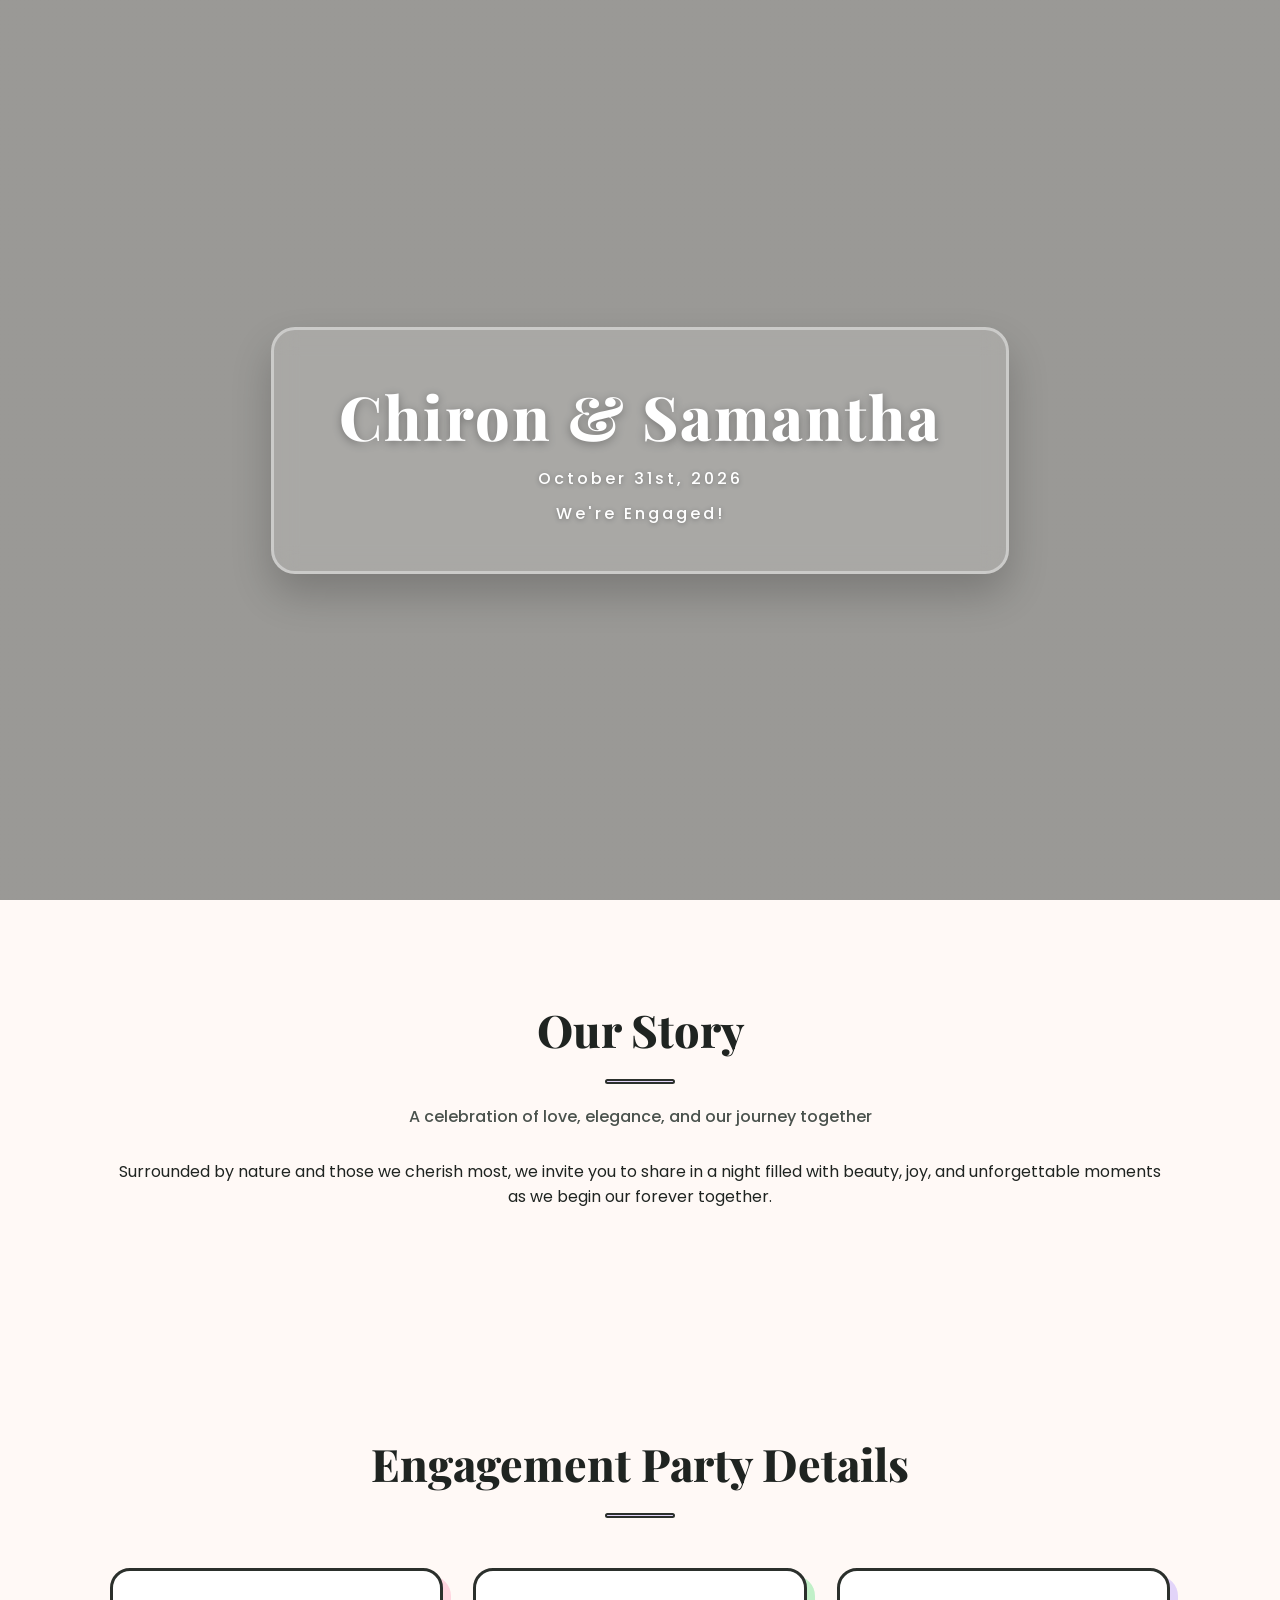
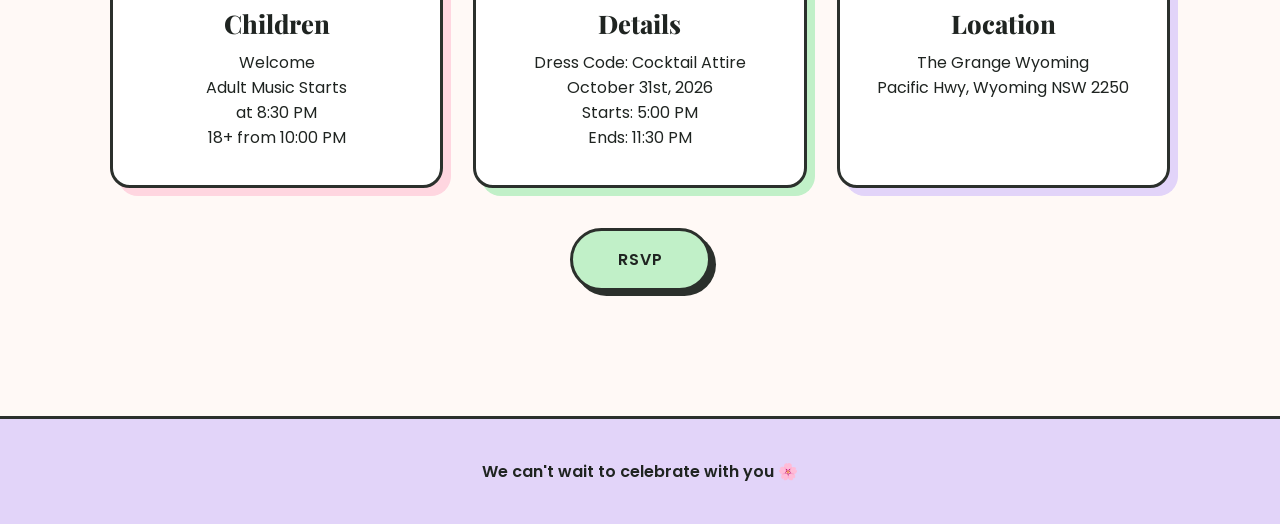
==== index.html @ 9eda8910 "Add files via upload" ====
<!DOCTYPE html>
<html lang="en">
<head>
<meta charset="UTF-8">
<meta name="viewport" content="width=device-width, initial-scale=1.0">
<title>Chiron & Samantha</title>

<link href="https://fonts.googleapis.com/css2?family=Playfair+Display:wght@600;800&family=Poppins:wght@400;500;600&display=swap" rel="stylesheet">

<style>
:root {
  /* Bold Pastel Palette */
  --pastel-bg: #FFF9F6;          /* Soft Off-White/Cream */
  --pastel-blush: #FFD6E0;       /* Soft Vivid Blush */
  --pastel-mint: #C1F0C8;        /* Vibrant Pastel Mint */
  --pastel-lavender: #E2D4F9;    /* Soft Rich Lavender */
  --pastel-peach: #FFE5EC;       /* Light Warm Peach */
  
  /* High-Contrast Anchors */
  --text-dark: #1F2421;          /* Deep Charcoal (High Contrast Legibility) */
  --border-dark: #2B302C;        /* Bold Structural Borders */
  --text-muted: #4A524D;        /* Secondary Text */
}

* {
  margin: 0;
  padding: 0;
  box-sizing: border-box;
}

/* BODY */
body {
  font-family: "Poppins", sans-serif;
  background: var(--pastel-bg);
  color: var(--text-dark);
}

/* HERO */
.hero {
  min-height: 100vh;
  min-height: 100dvh;
  width: 100%;
  background:
    linear-gradient(rgba(31, 36, 33, 0.45), rgba(31, 36, 33, 0.45)),
    url("img/Chiron+Sam-21.jpg") center center / cover no-repeat;
  display: flex;
  align-items: center;
  justify-content: center;
  text-align: center;
  color: #fff;
  padding: 20px;
}

.hero-content {
  backdrop-filter: blur(12px);
  -webkit-backdrop-filter: blur(12px);
  padding: 45px 65px;
  border-radius: 24px;
  background: rgba(255, 255, 255, 0.15);
  border: 3px solid rgba(255, 255, 255, 0.4);
  box-shadow: 0 20px 40px rgba(0, 0, 0, 0.2);
  max-width: 90%;
}

.hero h1 {
  font-family: "Playfair Display", serif;
  font-size: 3.8rem;
  font-weight: 800;
  letter-spacing: 2px;
  text-shadow: 0 2px 10px rgba(0, 0, 0, 0.3);
}

.hero p {
  margin-top: 10px;
  font-weight: 500;
  letter-spacing: 3px;
  text-shadow: 0 1px 5px rgba(0, 0, 0, 0.3);
}

/* SECTION */
.section {
  padding: 100px 20px;
  max-width: 1100px;
  margin: auto;
  text-align: center;
}

h2 {
  font-family: "Playfair Display", serif;
  font-size: 2.8rem;
  font-weight: 800;
  color: var(--text-dark);
}

.subtitle {
  color: var(--text-muted);
  font-weight: 500;
  margin: 10px 0 30px;
}

/* CARDS WITH BOLD PASTEL SHADOWS */
.grid {
  display: grid;
  grid-template-columns: repeat(auto-fit, minmax(250px, 1fr));
  gap: 30px;
  margin-top: 50px;
}

.card {
  padding: 35px;
  border-radius: 20px;
  background: #FFFFFF;
  border: 3px solid var(--border-dark);
  box-shadow: 8px 8px 0px var(--pastel-blush);
  transition: transform 0.2s ease, box-shadow 0.2s ease;
}

.card:nth-child(2) {
  box-shadow: 8px 8px 0px var(--pastel-mint);
}

.card:nth-child(3) {
  box-shadow: 8px 8px 0px var(--pastel-lavender);
}

.card:hover {
  transform: translate(-3px, -3px);
  box-shadow: 12px 12px 0px var(--pastel-blush);
}

.card:nth-child(2):hover {
  box-shadow: 12px 12px 0px var(--pastel-mint);
}

.card:nth-child(3):hover {
  box-shadow: 12px 12px 0px var(--pastel-lavender);
}

.card h3 {
  font-family: "Playfair Display", serif;
  font-size: 1.6rem;
  font-weight: 800;
  color: var(--text-dark);
  margin-bottom: 10px;
}

/* DIVIDER */
.line {
  width: 70px;
  height: 5px;
  background: var(--pastel-lavender);
  border: 2px solid var(--border-dark);
  border-radius: 10px;
  margin: 20px auto;
}

/* BUTTON */
.button {
  display: inline-block;
  margin-top: 40px;
  padding: 16px 45px;
  border-radius: 50px;
  background: var(--pastel-mint);
  color: var(--text-dark);
  font-weight: 600;
  border: 3px solid var(--border-dark);
  box-shadow: 5px 5px 0px var(--border-dark);
  text-decoration: none;
  letter-spacing: 1px;
  transition: all 0.2s ease;
}

.button:hover {
  background: var(--pastel-blush);
  transform: translate(-2px, -2px);
  box-shadow: 7px 7px 0px var(--border-dark);
}

/* FOOTER */
.footer {
  padding: 40px 20px;
  background: var(--pastel-lavender);
  border-top: 3px solid var(--border-dark);
  color: var(--text-dark);
  font-weight: 600;
  text-align: center;
  font-size: 1rem;
}

/* MOBILE RESPONSIVE ADJUSTMENTS */
@media (max-width: 768px) {
  .hero {
    align-items: flex-end; /* Pushes content toward the bottom */
    padding-bottom: 60px;  /* Keeps breathing room above section boundary */
  }

  .hero-content {
    padding: 28px 20px;
  }

  .hero h1 {
    font-size: 2.2rem;
  }

  .hero p {
    font-size: 0.95rem;
    letter-spacing: 1.5px;
  }

  .section {
    padding: 60px 20px;
  }

  h2 {
    font-size: 2.2rem;
  }

  .grid {
    gap: 20px;
  }
}
.wishing-well-btn {
    display: inline-block;
    background-color: #0070BA; /* PayPal Blue */
    color: #ffffff;
    padding: 12px 24px;
    font-family: Arial, sans-serif;
    font-weight: bold;
    text-decoration: none;
    border-radius: 25px;
    text-align: center;
  }
  
  .wishing-well-btn:hover {
    background-color: #005ea6;
  }

</style>
</head>
<body>

<!-- HERO -->
<section class="hero">
  <div class="hero-content">
    <h1>Chiron & Samantha</h1>
    <p>October 31st, 2026</p>
    <p>We're Engaged!</p>
  </div>
</section>

<!-- STORY -->
<section class="section">
  <h2>Our Story</h2>
  <div class="line"></div>
  <p class="subtitle">
    A celebration of love, elegance, and our journey together
  </p>
  <p>
    Surrounded by nature and those we cherish most, we invite you to share
    in a night filled with beauty, joy, and unforgettable moments as we begin
    our forever together.
  </p>
  <br>

</section>

<!-- DETAILS -->
<section class="section">
  <h2>Engagement Party Details</h2>
  <div class="line"></div>

  <div class="grid">
    <div class="card">
      <h3>Children</h3>
      <p>Welcome</p>
      <p>Adult Music Starts <br>at 8:30 PM</p>
      <p>18+ from 10:00 PM</p>
    </div>

    <div class="card">
      <h3>Details</h3>
      <p>Dress Code: Cocktail Attire</p>
      <p>October 31st, 2026</p>
      <p>Starts: 5:00 PM</p>
      <P>Ends: 11:30 PM</P>
      
    </div>

    <div class="card">
      <h3>Location</h3>
      <p>The Grange Wyoming</p>
      <p>Pacific Hwy, Wyoming NSW 2250</p>
    </div>
  </div>

  <a href="RSVP.html" class="button">RSVP</a>
  <br><br>

</section>

<!-- FOOTER -->
<footer class="footer">
  <p>We can't wait to celebrate with you 🌸</p>
</footer>

</body>
</html>
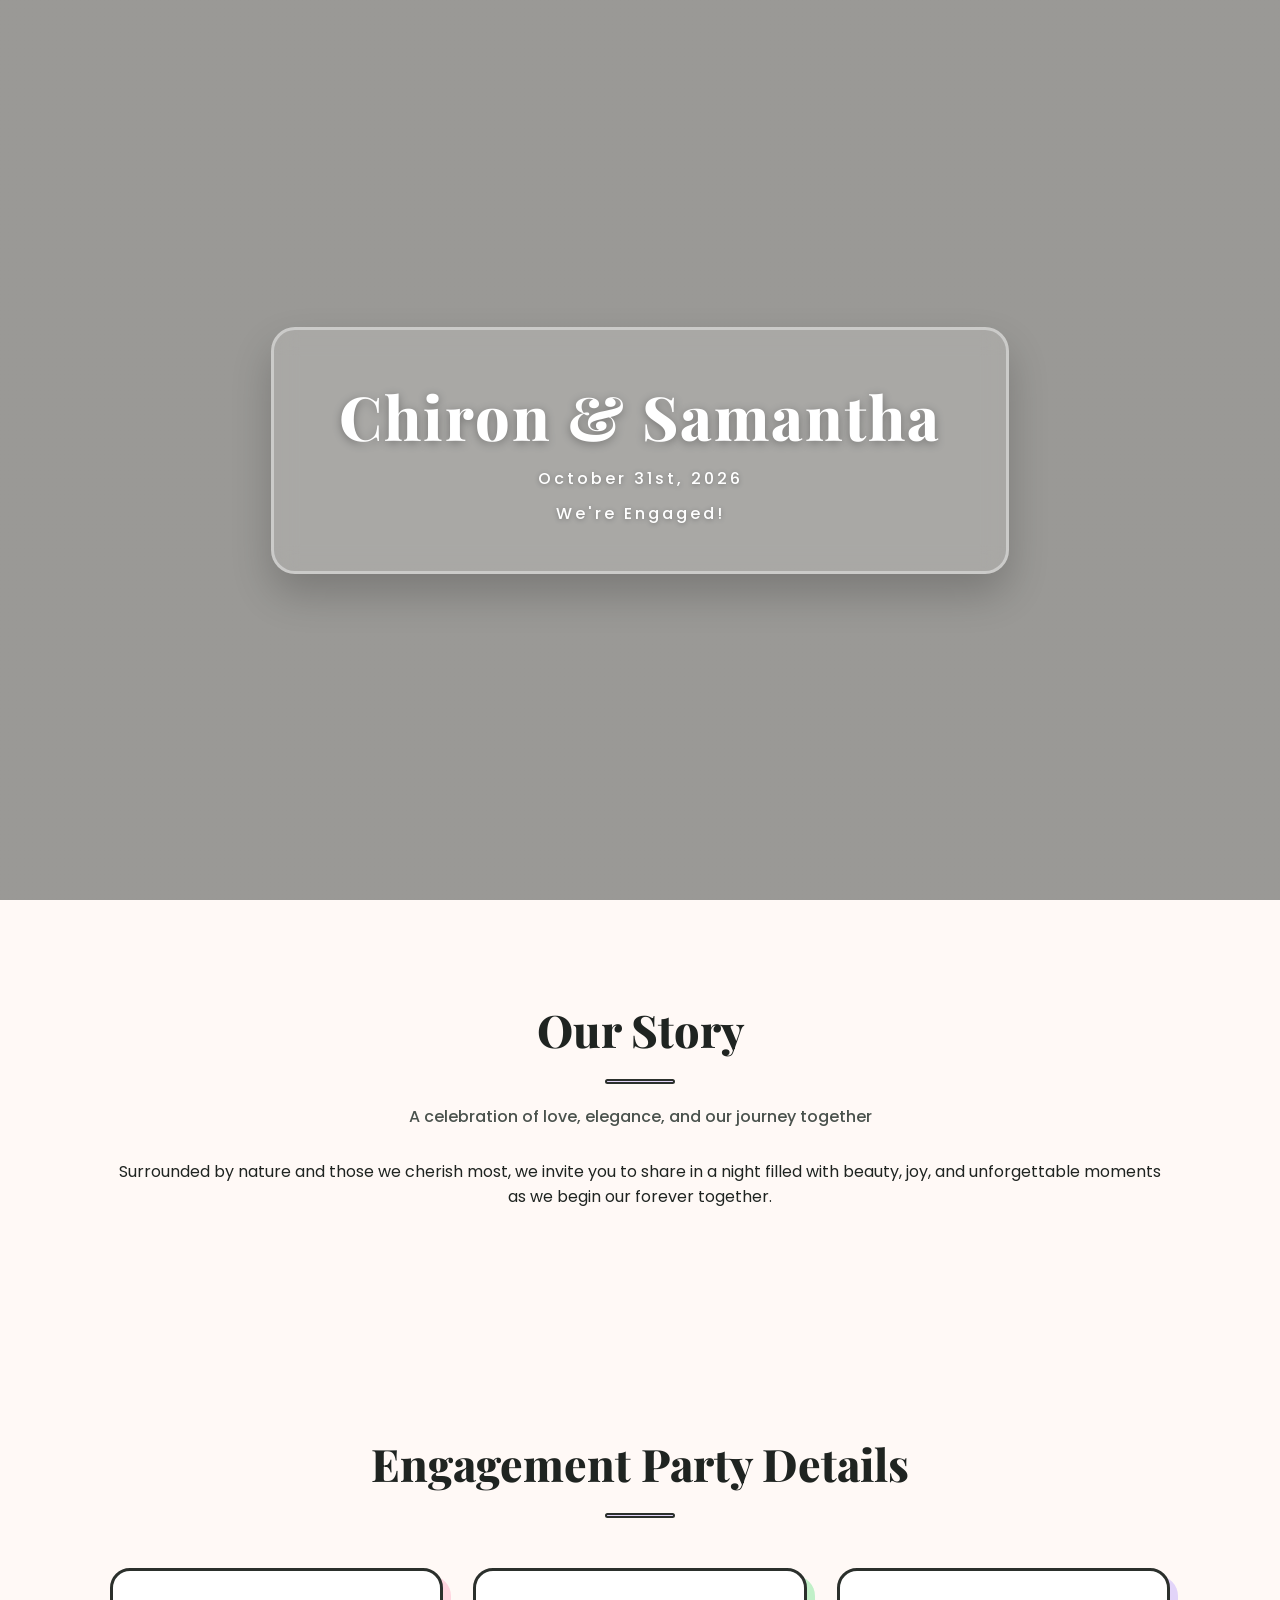
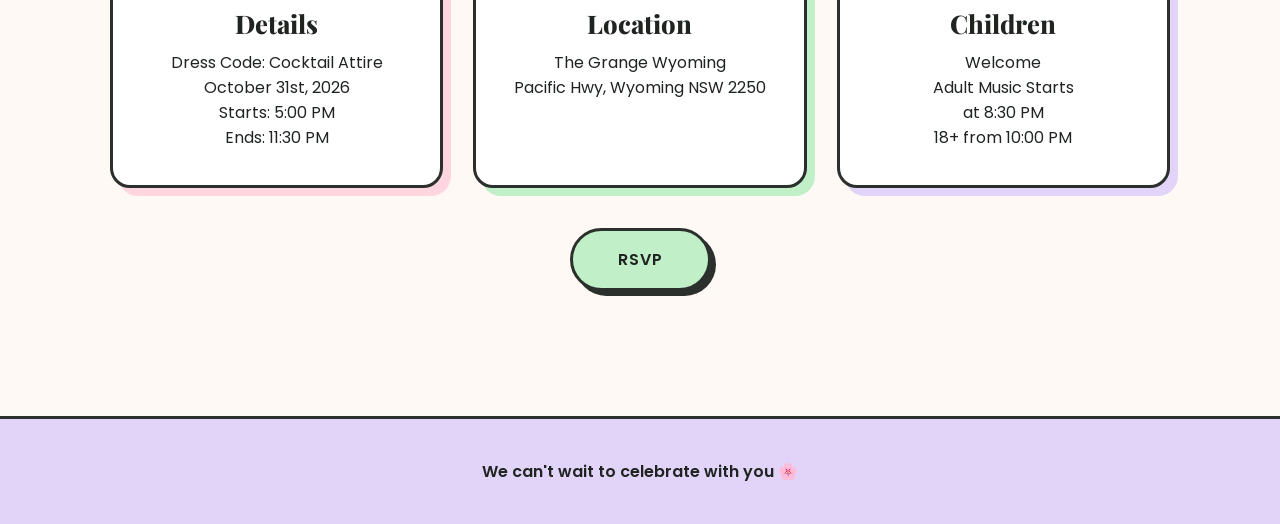
==== commit 9217ae3b: "Update index.html" ====
--- a/index.html
+++ b/index.html
@@ -271,13 +271,6 @@
 
   <div class="grid">
     <div class="card">
-      <h3>Children</h3>
-      <p>Welcome</p>
-      <p>Adult Music Starts <br>at 8:30 PM</p>
-      <p>18+ from 10:00 PM</p>
-    </div>
-
-    <div class="card">
       <h3>Details</h3>
       <p>Dress Code: Cocktail Attire</p>
       <p>October 31st, 2026</p>
@@ -285,12 +278,19 @@
       <P>Ends: 11:30 PM</P>
       
     </div>
-
     <div class="card">
       <h3>Location</h3>
       <p>The Grange Wyoming</p>
       <p>Pacific Hwy, Wyoming NSW 2250</p>
     </div>
+
+    <div class="card">
+      <h3>Children</h3>
+      <p>Welcome</p>
+      <p>Adult Music Starts <br>at 8:30 PM</p>
+      <p>18+ from 10:00 PM</p>
+    </div>
+
   </div>
 
   <a href="RSVP.html" class="button">RSVP</a>
@@ -304,4 +304,4 @@
 </footer>
 
 </body>
-</html>+</html>
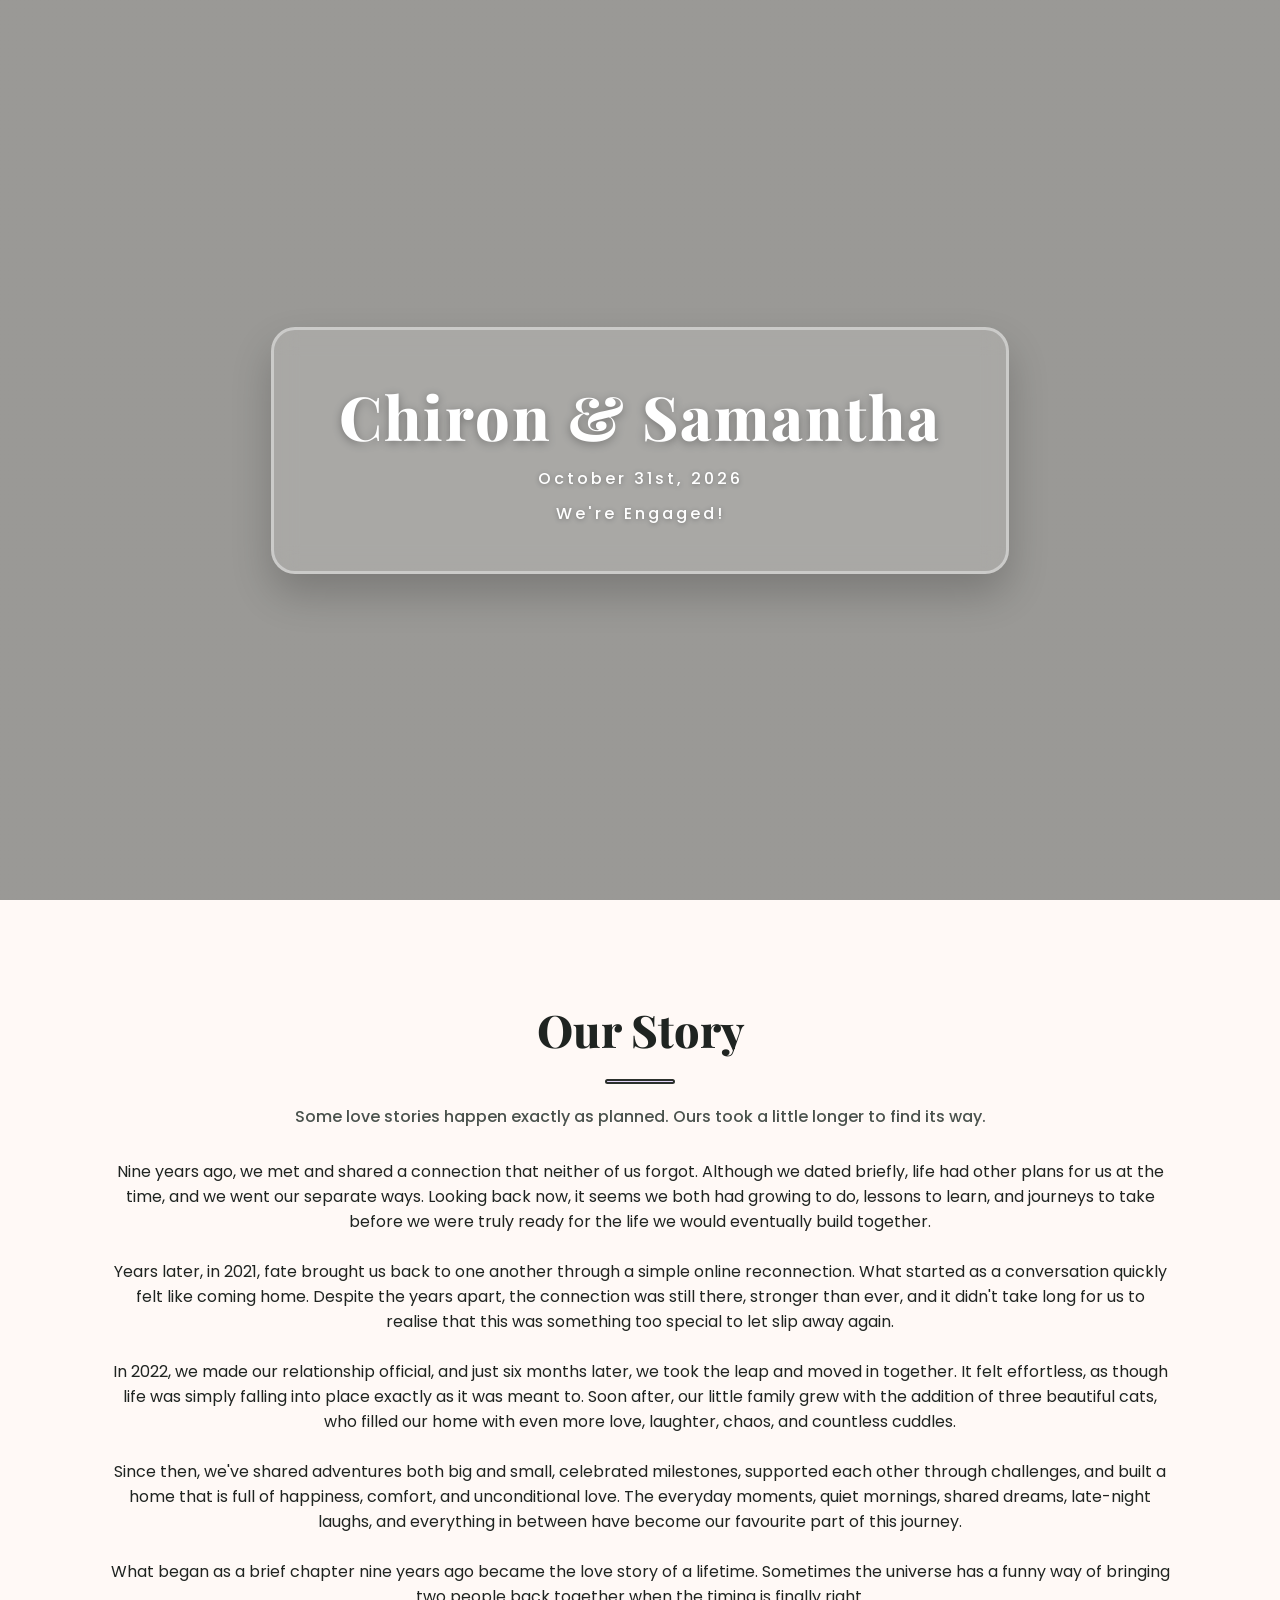
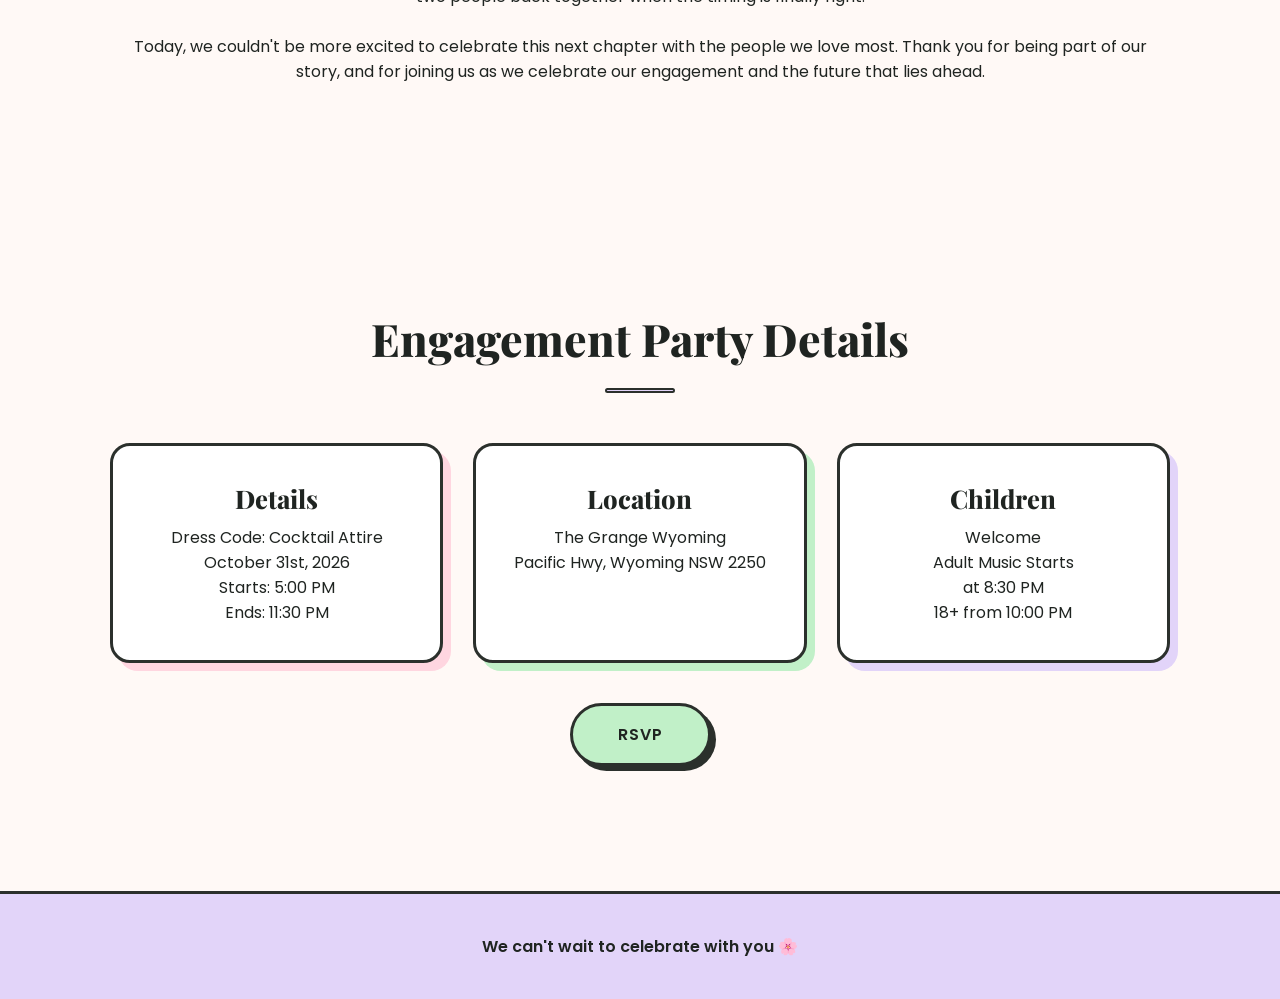
==== commit 5b5f37e5: "Revise engagement details and enhance story narrative Updated engagement party details and story sec" ====
--- a/index.html
+++ b/index.html
@@ -253,12 +253,31 @@
   <h2>Our Story</h2>
   <div class="line"></div>
   <p class="subtitle">
-    A celebration of love, elegance, and our journey together
-  </p>
-  <p>
-    Surrounded by nature and those we cherish most, we invite you to share
-    in a night filled with beauty, joy, and unforgettable moments as we begin
-    our forever together.
+    Some love stories happen exactly as planned. Ours took a little longer to find its way.</p>
+
+<p>Nine years ago, we met and shared a connection that neither of us forgot. Although we dated briefly, 
+life had other plans for us at the time, and we went our separate ways. Looking back now, 
+it seems we both had growing to do, lessons to learn, and journeys to take before we were truly 
+ready for the life we would eventually build together.</p>
+<br>
+<p>Years later, in 2021, fate brought us back to one another through a simple online reconnection. 
+What started as a conversation quickly felt like coming home. Despite the years apart, the connection was 
+still there, stronger than ever, and it didn't take long for us to realise that this was something too special to let slip away again.</p>
+<br>
+<p>In 2022, we made our relationship official, and just six months later, we took the leap and moved in together. 
+It felt effortless, as though life was simply falling into place exactly as it was meant to. Soon after, our 
+little family grew with the addition of three beautiful cats, who filled our home with even more love, laughter, 
+chaos, and countless cuddles.</p>
+<br>
+<p>Since then, we've shared adventures both big and small, celebrated milestones, supported each other through challenges, 
+and built a home that is full of happiness, comfort, and unconditional love. The everyday moments, quiet mornings, 
+shared dreams, late-night laughs, and everything in between have become our favourite part of this journey.</p>
+<br>
+<p>What began as a brief chapter nine years ago became the love story of a lifetime. Sometimes the universe has a funny way 
+of bringing two people back together when the timing is finally right.</p>
+<br>
+<p>Today, we couldn't be more excited to celebrate this next chapter with the people we love most. Thank you for being part 
+of our story, and for joining us as we celebrate our engagement and the future that lies ahead.
   </p>
   <br>
 
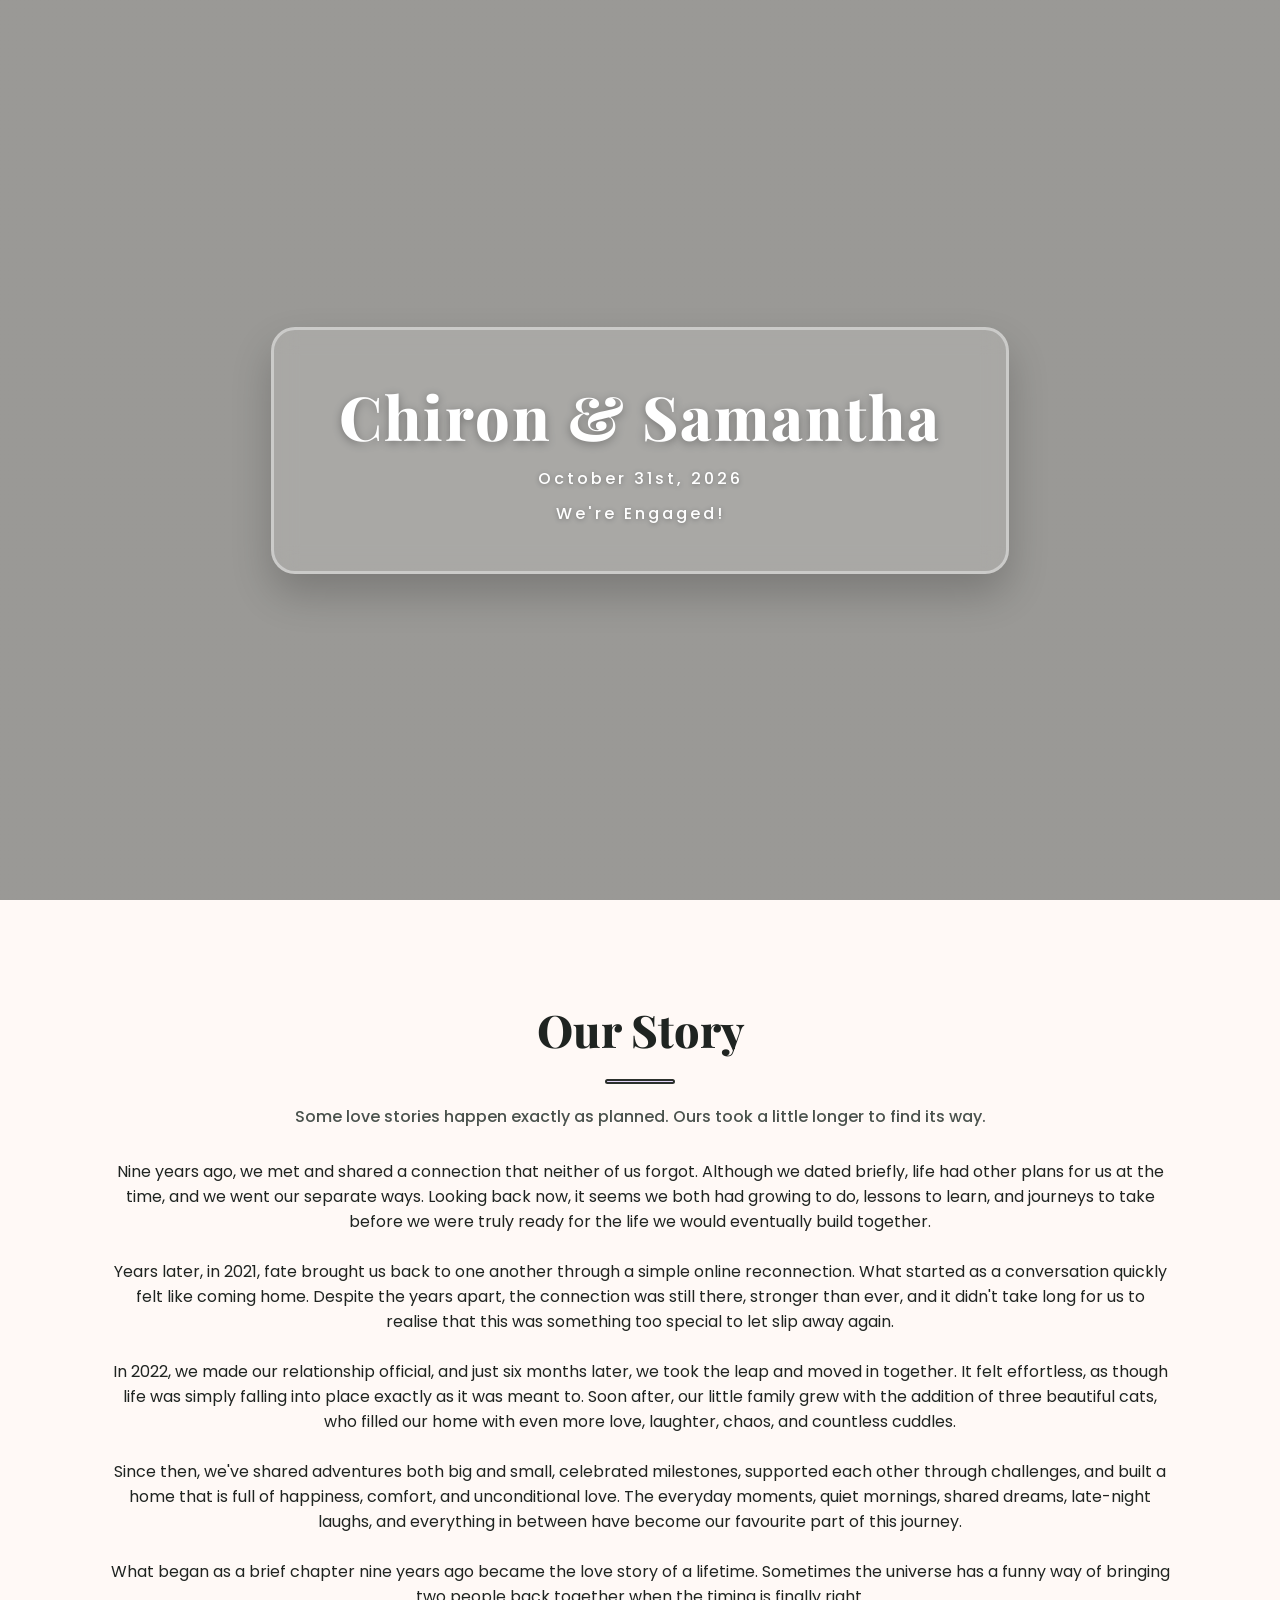
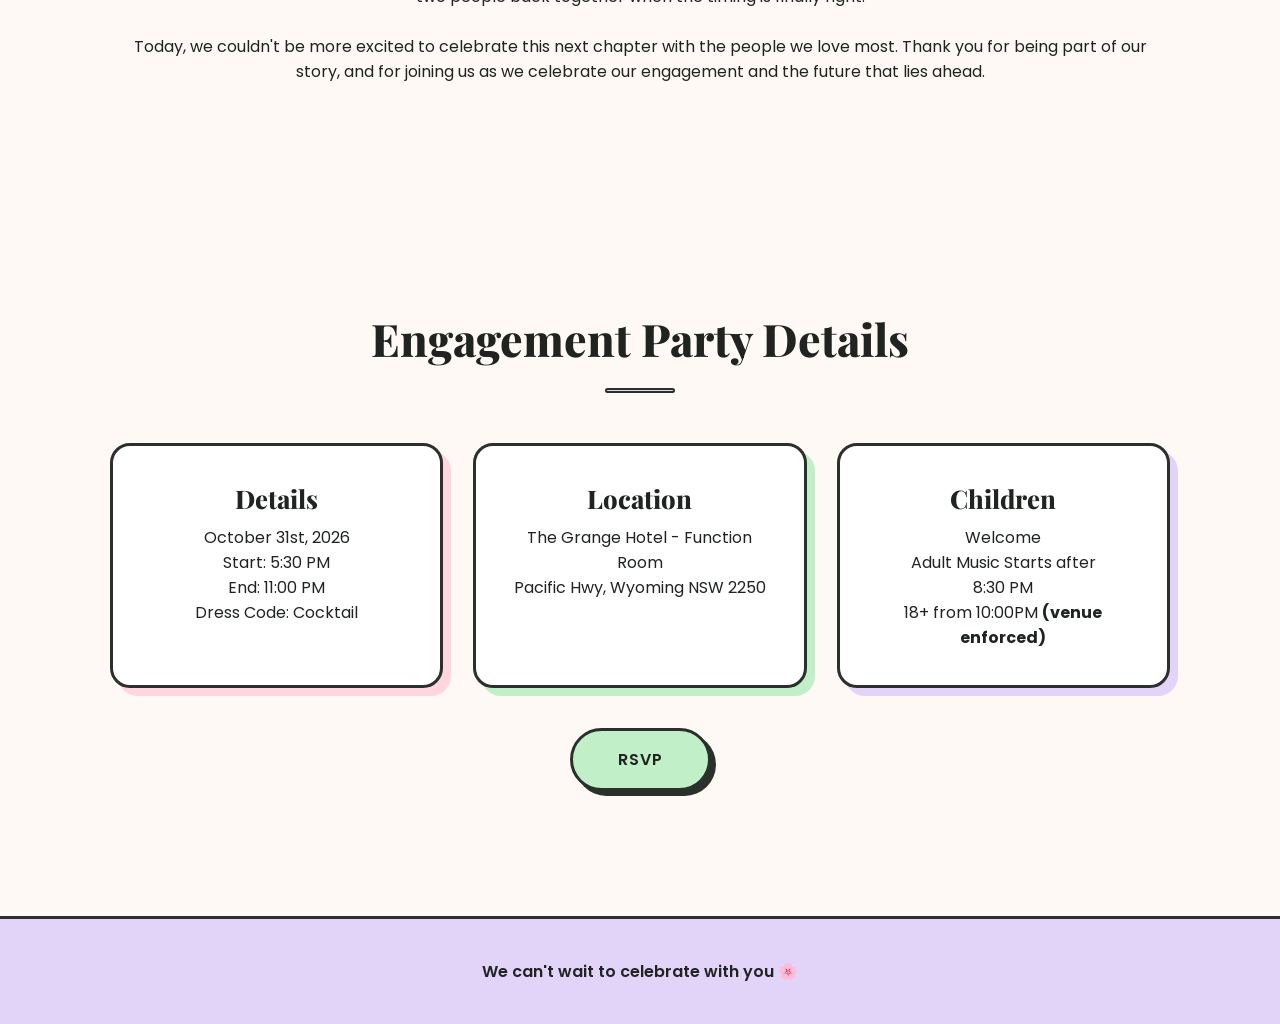
==== commit 8a5d4388: "Update index.html" ====
--- a/index.html
+++ b/index.html
@@ -291,23 +291,23 @@
   <div class="grid">
     <div class="card">
       <h3>Details</h3>
-      <p>Dress Code: Cocktail Attire</p>
       <p>October 31st, 2026</p>
-      <p>Starts: 5:00 PM</p>
-      <P>Ends: 11:30 PM</P>
+      <p>Start: 5:30 PM</p>
+      <p>End: 11:00 PM</p>
+      <P>Dress Code: Cocktail</P>
       
     </div>
     <div class="card">
       <h3>Location</h3>
-      <p>The Grange Wyoming</p>
+      <p>The Grange Hotel - Function Room</p>
       <p>Pacific Hwy, Wyoming NSW 2250</p>
     </div>
 
     <div class="card">
       <h3>Children</h3>
       <p>Welcome</p>
-      <p>Adult Music Starts <br>at 8:30 PM</p>
-      <p>18+ from 10:00 PM</p>
+      <p>Adult Music Starts after <br>8:30 PM</p>
+      <p>18+ from 10:00PM <b>(venue enforced)</b></p>
     </div>
 
   </div>
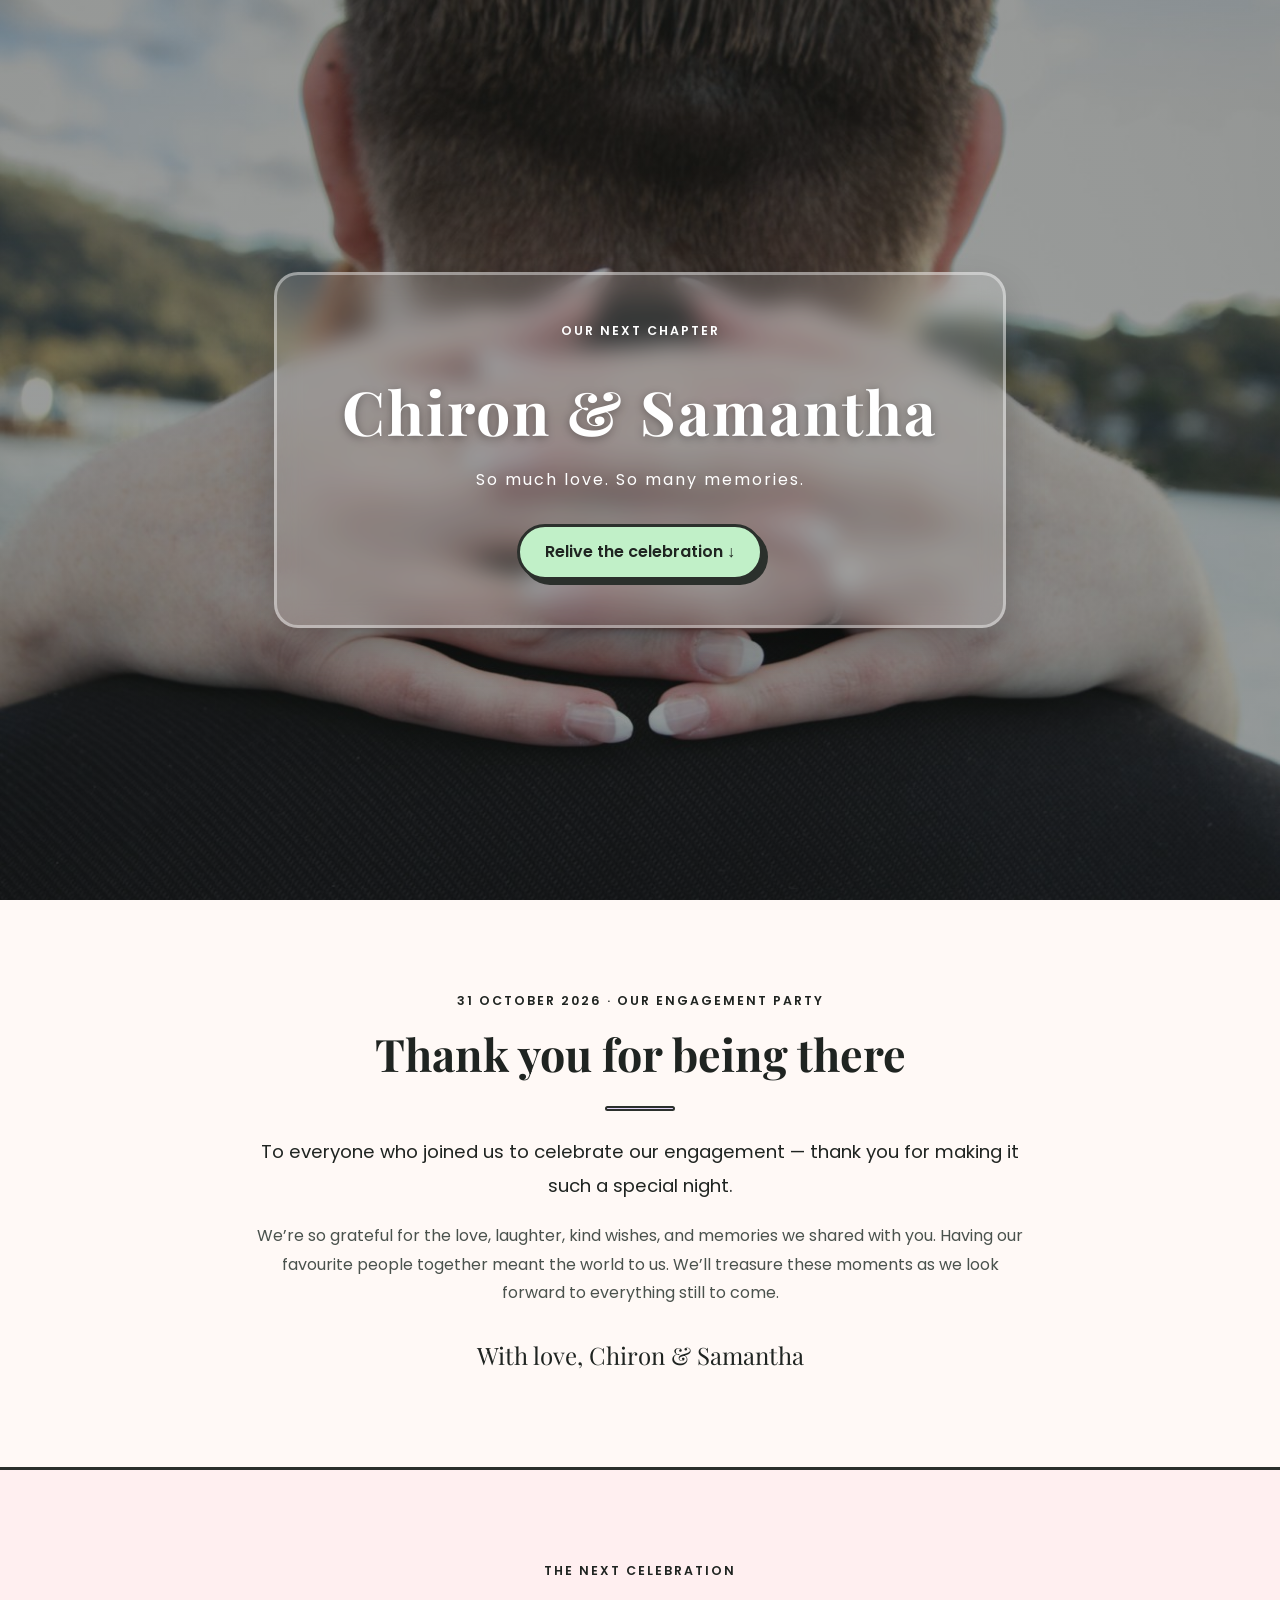
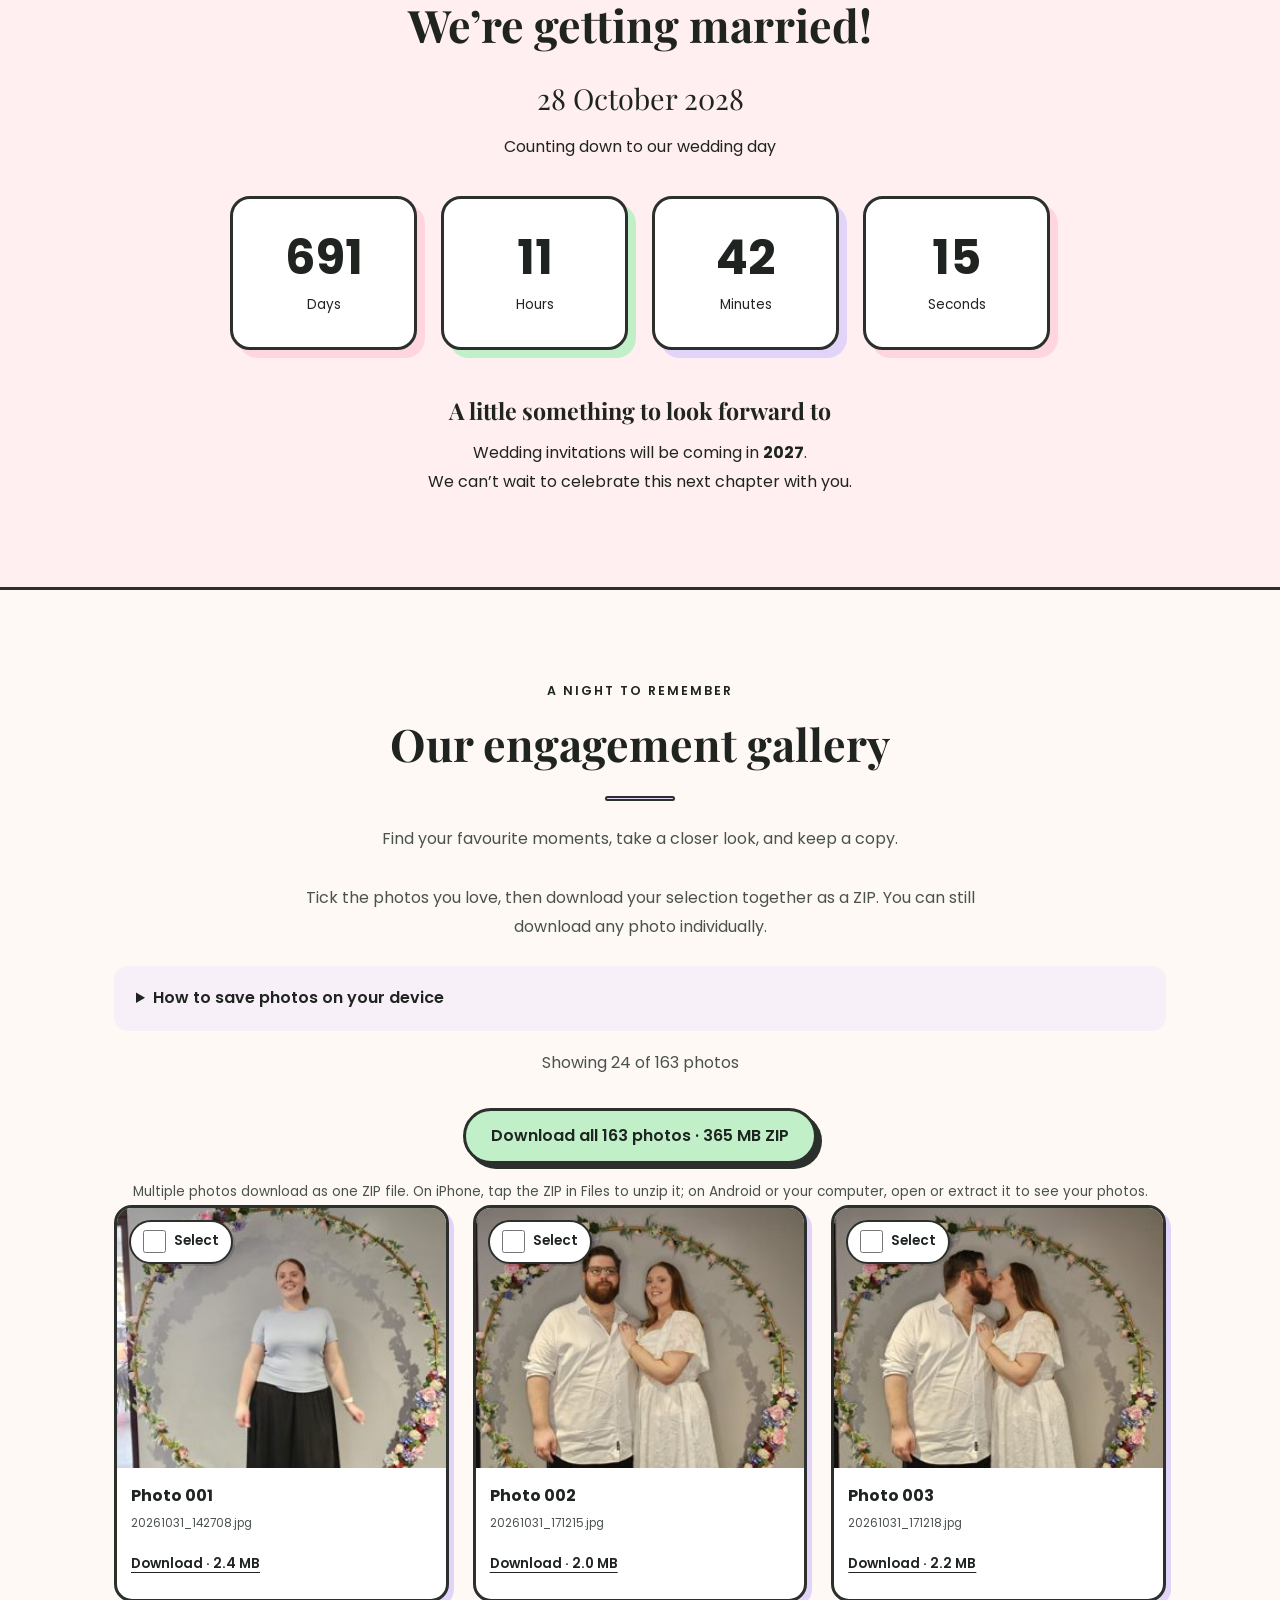
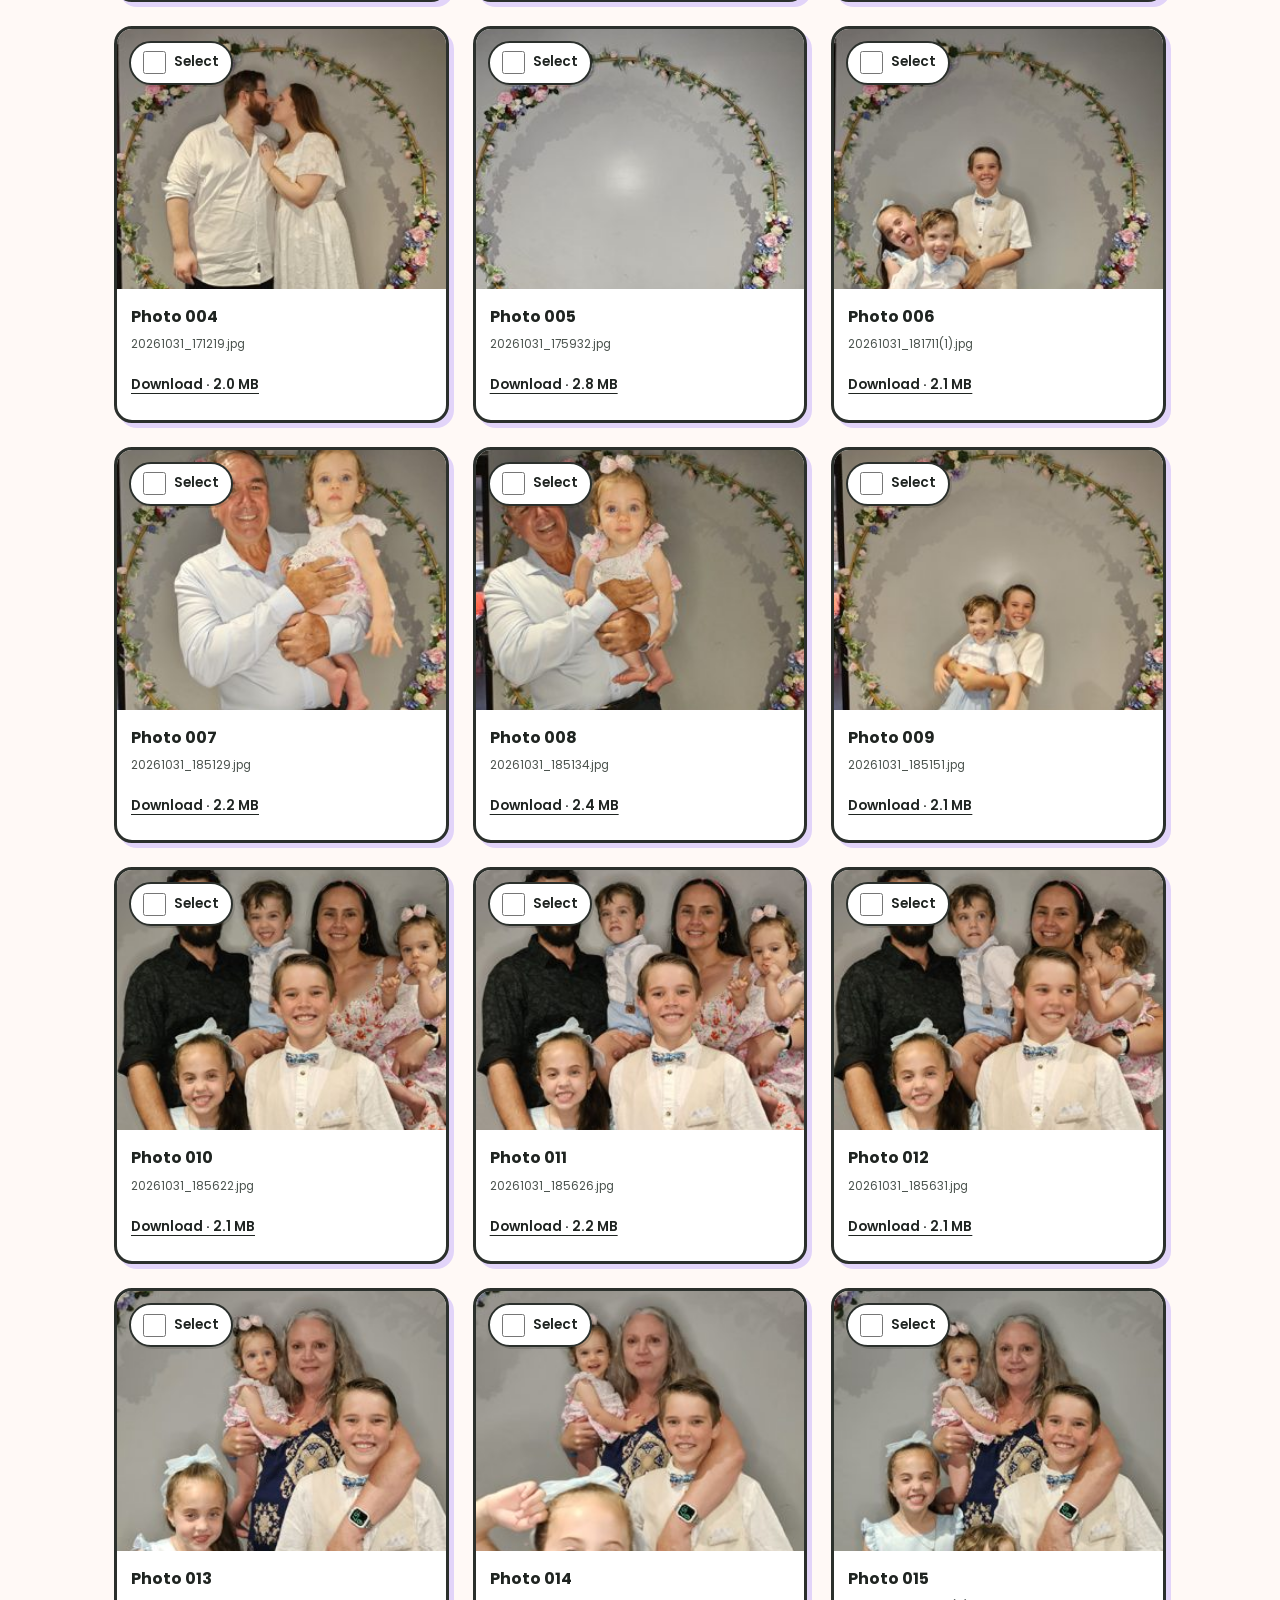
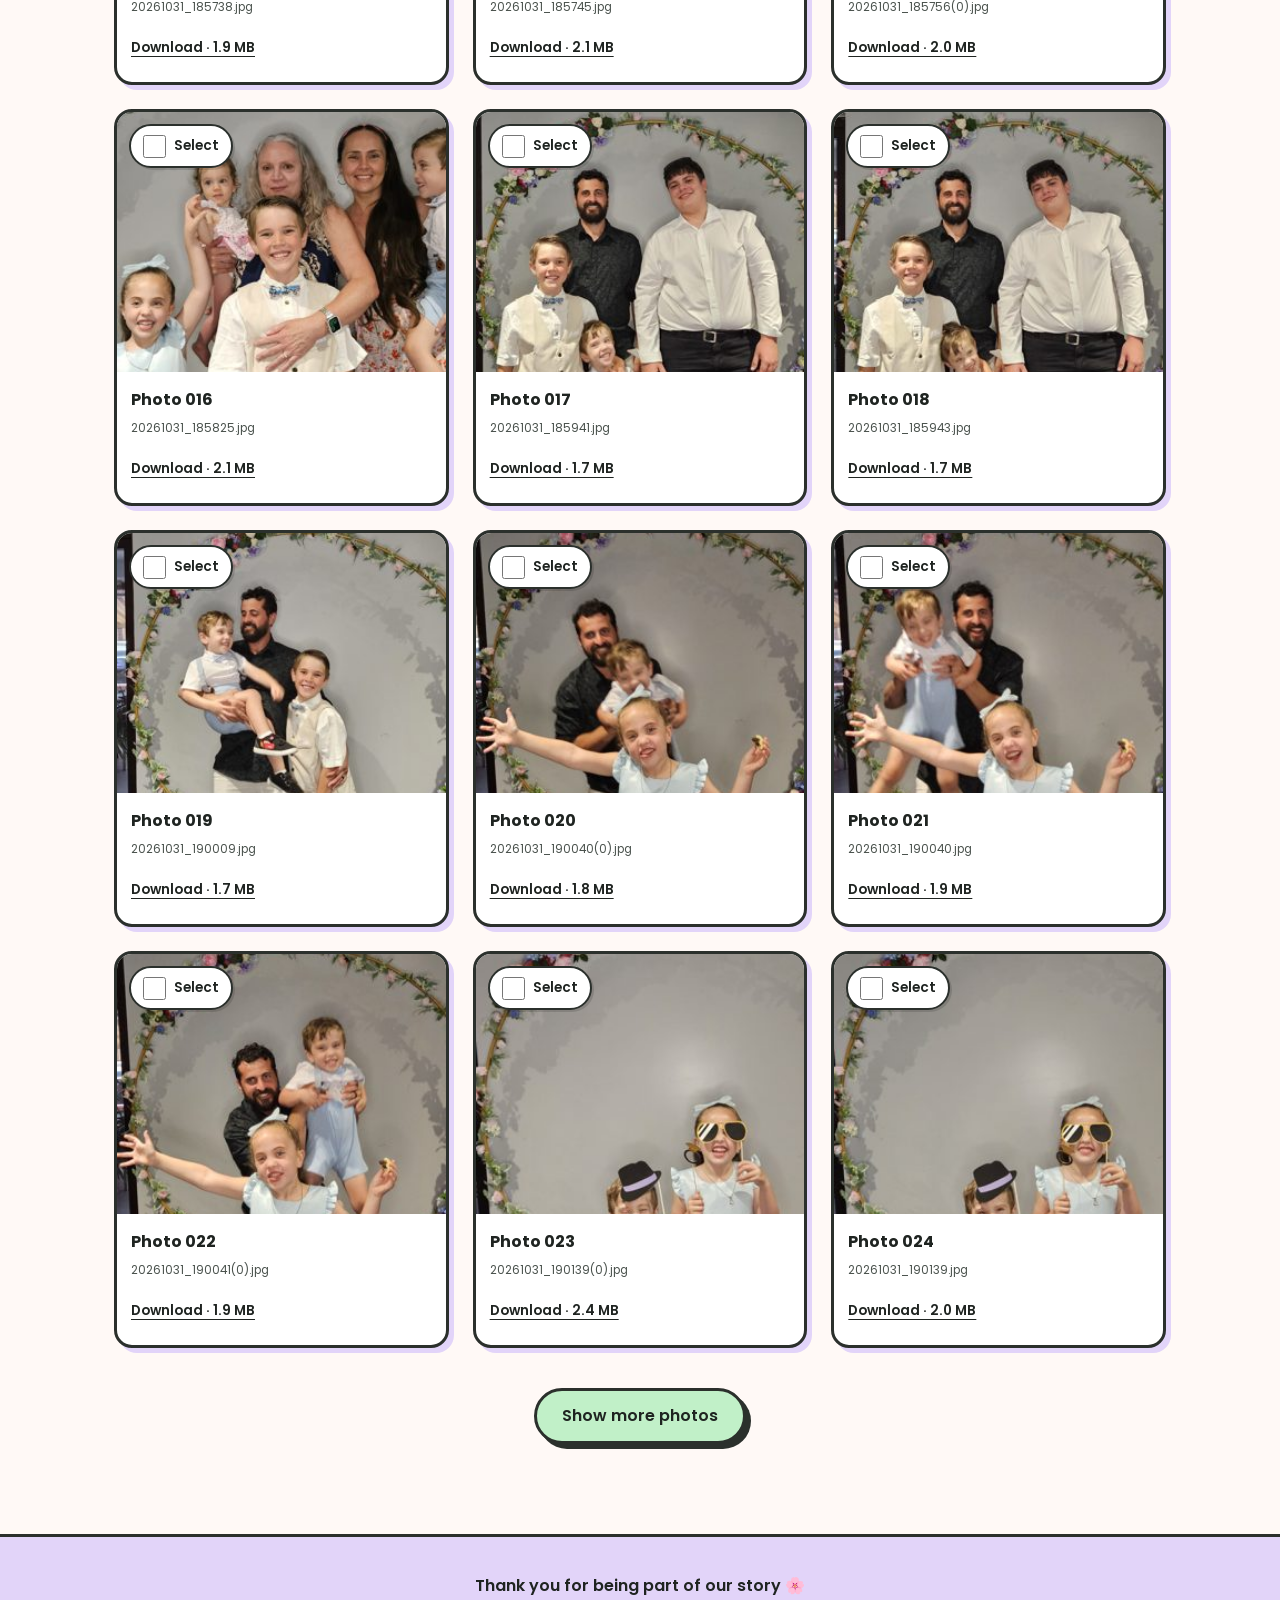
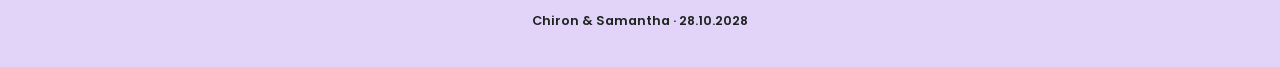
==== commit 03eb35c7: "Publish engagement thank-you gallery and wedding countdown" ====
--- a/index.html
+++ b/index.html
@@ -1,326 +1,80 @@
-<!DOCTYPE html>
-<html lang="en">
-<head>
-<meta charset="UTF-8">
-<meta name="viewport" content="width=device-width, initial-scale=1.0">
-<title>Chiron & Samantha</title>
+<!DOCTYPE html>
+<html lang="en">
+<head>
+  <meta charset="UTF-8">
+  <meta name="viewport" content="width=device-width, initial-scale=1">
+  <meta name="description" content="Thank you for celebrating Chiron and Samantha’s engagement. Relive the party, download your photos, and count down to 28 October 2028.">
+  <meta name="theme-color" content="#FFF9F6">
+  <title>Chiron & Samantha — Thank you for celebrating</title>
+  <link href="https://fonts.googleapis.com/css2?family=Playfair+Display:wght@600;800&family=Poppins:wght@400;500;600&display=swap" rel="stylesheet">
+  <link rel="stylesheet" href="styles.css">
+  <script src="photos.js" defer></script>
+  <script src="zip.js" defer></script>
+  <script src="app.js" defer></script>
+</head>
+<body>
+  <a class="skip" href="#thank-you">Skip to content</a>
+  <header class="hero">
+    <div class="hero-content">
+      <p class="eyebrow">Our next chapter</p>
+      <h1>Chiron & Samantha</h1>
+      <p>So much love. So many memories.</p>
+      <a class="button" href="#gallery">Relive the celebration ↓</a>
+    </div>
+  </header>
+  <main>
+    <section class="section" id="thank-you">
+      <p class="eyebrow">31 October 2026 · Our engagement party</p>
+      <h2>Thank you for being there</h2>
+      <div class="line"></div>
+      <p class="intro">To everyone who joined us to celebrate our engagement — thank you for making it such a special night.</p>
+      <p class="copy">We’re so grateful for the love, laughter, kind wishes, and memories we shared with you. Having our favourite people together meant the world to us. We’ll treasure these moments as we look forward to everything still to come.</p>
+      <p class="signature">With love, Chiron & Samantha</p>
+    </section>
+    <section class="wedding-band" aria-labelledby="wedding-title">
+      <div class="section">
+        <p class="eyebrow">The next celebration</p>
+        <h2 id="wedding-title">We’re getting married!</h2>
+        <p class="wedding-date"><time datetime="2028-10-28">28 October 2028</time></p>
+        <p id="countdown-caption">Counting down to our wedding day</p>
+        <div class="countdown" role="group" aria-label="Time until 28 October 2028, Sydney time">
+          <div class="card"><strong id="days">—</strong><span>Days</span></div>
+          <div class="card"><strong id="hours">—</strong><span>Hours</span></div>
+          <div class="card"><strong id="minutes">—</strong><span>Minutes</span></div>
+          <div class="card"><strong id="seconds">—</strong><span>Seconds</span></div>
+        </div>
+        <div class="invitation"><h3>A little something to look forward to</h3><p>Wedding invitations will be coming in <strong>2027</strong>.<br>We can’t wait to celebrate this next chapter with you.</p></div>
+      </div>
+    </section>
+    <section class="section gallery-section" id="gallery">
+      <p class="eyebrow">A night to remember</p>
+      <h2>Our engagement gallery</h2>
+      <div class="line"></div>
+      <p class="subtitle">Find your favourite moments, take a closer look, and keep a copy.</p>
+      <p class="selection-help">Tick the photos you love, then download your selection together as a ZIP. You can still download any photo individually.</p>
+      <details class="save-help"><summary>How to save photos on your device</summary><p><strong>iPhone / iPad:</strong> Open a photo and tap Save / Share, then choose Save Image if available. You can also open the original, touch and hold the image, and choose Save to Photos. Downloads may appear in Files → Downloads.</p><p><strong>Android:</strong> Tap Download original, or use Save / Share to send it to a supported app. Downloads are usually in Files → Downloads.</p><p><strong>PC / Mac:</strong> Tap Download original. Your browser will save the photo to your downloads folder or ask where to put it.</p></details>
+      <p id="gallery-count" class="subtitle" aria-live="polite"></p>
+      <a id="download-all" class="button" href="https://github.com/ChironAndSamantha/Wesbite/releases/download/party-photos/Chiron-and-Samantha-all-photos.zip" download="Chiron-and-Samantha-all-photos.zip">Download all 163 photos · 365 MB ZIP</a>
+      <p class="help">Multiple photos download as one ZIP file. On iPhone, tap the ZIP in Files to unzip it; on Android or your computer, open or extract it to see your photos.</p>
+      <div id="photo-grid" class="photo-grid"></div>
+      <button id="load-more" class="button">Show more photos</button>
+      <noscript><p>Please enable JavaScript to browse the gallery. You can still view the wedding date above.</p></noscript>
+    </section>
+  </main>
+  <footer class="footer"><p>Thank you for being part of our story 🌸</p><p>Chiron & Samantha · 28.10.2028</p></footer>
+  <aside id="selection-bar" class="selection-bar" aria-label="Selected photo downloads" hidden>
+    <div><button id="download-selected" class="button">Download 0 images</button><button id="clear-selection" class="clear-selection">Clear selection</button></div>
+    <p id="selection-status" role="status" aria-live="polite"></p>
+    <a id="zip-ready" class="button" hidden>Save ZIP to device</a>
+  </aside>
+  <dialog id="photo-dialog" aria-labelledby="photo-title">
+    <div class="dialog-header"><h2 id="photo-title">Party photo</h2><button id="close-dialog" class="close" aria-label="Close photo">×</button></div>
+    <img id="large-photo" alt="">
+    <div class="dialog-actions"><button id="previous" class="small-button" aria-label="Previous photo">← Previous</button><button id="next" class="small-button" aria-label="Next photo">Next →</button></div>
+    <p id="photo-filename"></p>
+    <div class="download-actions"><a id="download-photo" class="button" download>Download original</a><button id="share-photo" class="button" hidden>Save / Share</button><a id="open-original" target="_blank" rel="noopener">Open original ↗</a></div>
+    <p id="save-status" class="help" role="status"></p>
+  </dialog>
+</body>
+</html>
 
-<link href="https://fonts.googleapis.com/css2?family=Playfair+Display:wght@600;800&family=Poppins:wght@400;500;600&display=swap" rel="stylesheet">
-
-<style>
-:root {
-  /* Bold Pastel Palette */
-  --pastel-bg: #FFF9F6;          /* Soft Off-White/Cream */
-  --pastel-blush: #FFD6E0;       /* Soft Vivid Blush */
-  --pastel-mint: #C1F0C8;        /* Vibrant Pastel Mint */
-  --pastel-lavender: #E2D4F9;    /* Soft Rich Lavender */
-  --pastel-peach: #FFE5EC;       /* Light Warm Peach */
-  
-  /* High-Contrast Anchors */
-  --text-dark: #1F2421;          /* Deep Charcoal (High Contrast Legibility) */
-  --border-dark: #2B302C;        /* Bold Structural Borders */
-  --text-muted: #4A524D;        /* Secondary Text */
-}
-
-* {
-  margin: 0;
-  padding: 0;
-  box-sizing: border-box;
-}
-
-/* BODY */
-body {
-  font-family: "Poppins", sans-serif;
-  background: var(--pastel-bg);
-  color: var(--text-dark);
-}
-
-/* HERO */
-.hero {
-  min-height: 100vh;
-  min-height: 100dvh;
-  width: 100%;
-  background:
-    linear-gradient(rgba(31, 36, 33, 0.45), rgba(31, 36, 33, 0.45)),
-    url("img/Chiron+Sam-21.jpg") center center / cover no-repeat;
-  display: flex;
-  align-items: center;
-  justify-content: center;
-  text-align: center;
-  color: #fff;
-  padding: 20px;
-}
-
-.hero-content {
-  backdrop-filter: blur(12px);
-  -webkit-backdrop-filter: blur(12px);
-  padding: 45px 65px;
-  border-radius: 24px;
-  background: rgba(255, 255, 255, 0.15);
-  border: 3px solid rgba(255, 255, 255, 0.4);
-  box-shadow: 0 20px 40px rgba(0, 0, 0, 0.2);
-  max-width: 90%;
-}
-
-.hero h1 {
-  font-family: "Playfair Display", serif;
-  font-size: 3.8rem;
-  font-weight: 800;
-  letter-spacing: 2px;
-  text-shadow: 0 2px 10px rgba(0, 0, 0, 0.3);
-}
-
-.hero p {
-  margin-top: 10px;
-  font-weight: 500;
-  letter-spacing: 3px;
-  text-shadow: 0 1px 5px rgba(0, 0, 0, 0.3);
-}
-
-/* SECTION */
-.section {
-  padding: 100px 20px;
-  max-width: 1100px;
-  margin: auto;
-  text-align: center;
-}
-
-h2 {
-  font-family: "Playfair Display", serif;
-  font-size: 2.8rem;
-  font-weight: 800;
-  color: var(--text-dark);
-}
-
-.subtitle {
-  color: var(--text-muted);
-  font-weight: 500;
-  margin: 10px 0 30px;
-}
-
-/* CARDS WITH BOLD PASTEL SHADOWS */
-.grid {
-  display: grid;
-  grid-template-columns: repeat(auto-fit, minmax(250px, 1fr));
-  gap: 30px;
-  margin-top: 50px;
-}
-
-.card {
-  padding: 35px;
-  border-radius: 20px;
-  background: #FFFFFF;
-  border: 3px solid var(--border-dark);
-  box-shadow: 8px 8px 0px var(--pastel-blush);
-  transition: transform 0.2s ease, box-shadow 0.2s ease;
-}
-
-.card:nth-child(2) {
-  box-shadow: 8px 8px 0px var(--pastel-mint);
-}
-
-.card:nth-child(3) {
-  box-shadow: 8px 8px 0px var(--pastel-lavender);
-}
-
-.card:hover {
-  transform: translate(-3px, -3px);
-  box-shadow: 12px 12px 0px var(--pastel-blush);
-}
-
-.card:nth-child(2):hover {
-  box-shadow: 12px 12px 0px var(--pastel-mint);
-}
-
-.card:nth-child(3):hover {
-  box-shadow: 12px 12px 0px var(--pastel-lavender);
-}
-
-.card h3 {
-  font-family: "Playfair Display", serif;
-  font-size: 1.6rem;
-  font-weight: 800;
-  color: var(--text-dark);
-  margin-bottom: 10px;
-}
-
-/* DIVIDER */
-.line {
-  width: 70px;
-  height: 5px;
-  background: var(--pastel-lavender);
-  border: 2px solid var(--border-dark);
-  border-radius: 10px;
-  margin: 20px auto;
-}
-
-/* BUTTON */
-.button {
-  display: inline-block;
-  margin-top: 40px;
-  padding: 16px 45px;
-  border-radius: 50px;
-  background: var(--pastel-mint);
-  color: var(--text-dark);
-  font-weight: 600;
-  border: 3px solid var(--border-dark);
-  box-shadow: 5px 5px 0px var(--border-dark);
-  text-decoration: none;
-  letter-spacing: 1px;
-  transition: all 0.2s ease;
-}
-
-.button:hover {
-  background: var(--pastel-blush);
-  transform: translate(-2px, -2px);
-  box-shadow: 7px 7px 0px var(--border-dark);
-}
-
-/* FOOTER */
-.footer {
-  padding: 40px 20px;
-  background: var(--pastel-lavender);
-  border-top: 3px solid var(--border-dark);
-  color: var(--text-dark);
-  font-weight: 600;
-  text-align: center;
-  font-size: 1rem;
-}
-
-/* MOBILE RESPONSIVE ADJUSTMENTS */
-@media (max-width: 768px) {
-  .hero {
-    align-items: flex-end; /* Pushes content toward the bottom */
-    padding-bottom: 60px;  /* Keeps breathing room above section boundary */
-  }
-
-  .hero-content {
-    padding: 28px 20px;
-  }
-
-  .hero h1 {
-    font-size: 2.2rem;
-  }
-
-  .hero p {
-    font-size: 0.95rem;
-    letter-spacing: 1.5px;
-  }
-
-  .section {
-    padding: 60px 20px;
-  }
-
-  h2 {
-    font-size: 2.2rem;
-  }
-
-  .grid {
-    gap: 20px;
-  }
-}
-.wishing-well-btn {
-    display: inline-block;
-    background-color: #0070BA; /* PayPal Blue */
-    color: #ffffff;
-    padding: 12px 24px;
-    font-family: Arial, sans-serif;
-    font-weight: bold;
-    text-decoration: none;
-    border-radius: 25px;
-    text-align: center;
-  }
-  
-  .wishing-well-btn:hover {
-    background-color: #005ea6;
-  }
-
-</style>
-</head>
-<body>
-
-<!-- HERO -->
-<section class="hero">
-  <div class="hero-content">
-    <h1>Chiron & Samantha</h1>
-    <p>October 31st, 2026</p>
-    <p>We're Engaged!</p>
-  </div>
-</section>
-
-<!-- STORY -->
-<section class="section">
-  <h2>Our Story</h2>
-  <div class="line"></div>
-  <p class="subtitle">
-    Some love stories happen exactly as planned. Ours took a little longer to find its way.</p>
-
-<p>Nine years ago, we met and shared a connection that neither of us forgot. Although we dated briefly, 
-life had other plans for us at the time, and we went our separate ways. Looking back now, 
-it seems we both had growing to do, lessons to learn, and journeys to take before we were truly 
-ready for the life we would eventually build together.</p>
-<br>
-<p>Years later, in 2021, fate brought us back to one another through a simple online reconnection. 
-What started as a conversation quickly felt like coming home. Despite the years apart, the connection was 
-still there, stronger than ever, and it didn't take long for us to realise that this was something too special to let slip away again.</p>
-<br>
-<p>In 2022, we made our relationship official, and just six months later, we took the leap and moved in together. 
-It felt effortless, as though life was simply falling into place exactly as it was meant to. Soon after, our 
-little family grew with the addition of three beautiful cats, who filled our home with even more love, laughter, 
-chaos, and countless cuddles.</p>
-<br>
-<p>Since then, we've shared adventures both big and small, celebrated milestones, supported each other through challenges, 
-and built a home that is full of happiness, comfort, and unconditional love. The everyday moments, quiet mornings, 
-shared dreams, late-night laughs, and everything in between have become our favourite part of this journey.</p>
-<br>
-<p>What began as a brief chapter nine years ago became the love story of a lifetime. Sometimes the universe has a funny way 
-of bringing two people back together when the timing is finally right.</p>
-<br>
-<p>Today, we couldn't be more excited to celebrate this next chapter with the people we love most. Thank you for being part 
-of our story, and for joining us as we celebrate our engagement and the future that lies ahead.
-  </p>
-  <br>
-
-</section>
-
-<!-- DETAILS -->
-<section class="section">
-  <h2>Engagement Party Details</h2>
-  <div class="line"></div>
-
-  <div class="grid">
-    <div class="card">
-      <h3>Details</h3>
-      <p>October 31st, 2026</p>
-      <p>Start: 5:30 PM</p>
-      <p>End: 11:00 PM</p>
-      <P>Dress Code: Cocktail</P>
-      
-    </div>
-    <div class="card">
-      <h3>Location</h3>
-      <p>The Grange Hotel - Function Room</p>
-      <p>Pacific Hwy, Wyoming NSW 2250</p>
-    </div>
-
-    <div class="card">
-      <h3>Children</h3>
-      <p>Welcome</p>
-      <p>Adult Music Starts after <br>8:30 PM</p>
-      <p>18+ from 10:00PM <b>(venue enforced)</b></p>
-    </div>
-
-  </div>
-
-  <a href="RSVP.html" class="button">RSVP</a>
-  <br><br>
-
-</section>
-
-<!-- FOOTER -->
-<footer class="footer">
-  <p>We can't wait to celebrate with you 🌸</p>
-</footer>
-
-</body>
-</html>
--- a/styles.css
+++ b/styles.css
@@ -0,0 +1,2 @@
+:root{--bg:#fff9f6;--blush:#ffd6e0;--mint:#c1f0c8;--lavender:#e2d4f9;--dark:#1f2421;--border:#2b302c;--muted:#4a524d}*{box-sizing:border-box;margin:0;padding:0}html{scroll-behavior:smooth}body{font-family:Poppins,Arial,sans-serif;background:var(--bg);color:var(--dark);line-height:1.8}button,select{font:inherit}button,a,select{touch-action:manipulation}a{color:inherit}button{cursor:pointer}button:disabled{opacity:.5;cursor:default}:focus-visible{outline:3px solid #69509a;outline-offset:5px}.skip{position:absolute;top:-100px;background:white;padding:12px;z-index:5}.skip:focus{top:10px}.hero{min-height:100vh;min-height:100svh;background:linear-gradient(#1f242173,#1f242173),url('img/hero.jpg') center/cover;display:flex;align-items:center;justify-content:center;text-align:center;color:white;padding:30px 20px}.hero-content{backdrop-filter:blur(12px);-webkit-backdrop-filter:blur(12px);padding:45px 65px;border-radius:24px;background:#ffffff26;border:3px solid #ffffff66;box-shadow:0 20px 40px #0003;max-width:900px}.hero h1{font-size:clamp(2.2rem,6vw,3.8rem);letter-spacing:2px;text-shadow:0 2px 10px #0005}.hero p{letter-spacing:2px}.eyebrow{text-transform:uppercase;letter-spacing:2px;font-size:.78rem;font-weight:600;margin-bottom:14px}h1,h2,h3,.signature{font-family:'Playfair Display',Georgia,serif}h2{font-size:clamp(2rem,4.5vw,2.8rem);line-height:1.25}h3{font-size:1.45rem;line-height:1.4}.section{max-width:1100px;margin:auto;text-align:center;padding:90px 24px}.line{width:70px;height:5px;background:var(--lavender);border:2px solid var(--border);border-radius:10px;margin:24px auto}.intro{font-size:1.15rem;max-width:760px;margin:0 auto 20px}.copy{max-width:780px;margin:auto;color:var(--muted)}.signature{font-size:1.5rem;margin-top:26px}.subtitle{color:var(--muted);margin:18px 0 30px}.button{display:inline-block;padding:13px 25px;border-radius:50px;background:var(--mint);color:var(--dark);font-weight:600;border:3px solid var(--border);box-shadow:5px 5px 0 var(--border);text-decoration:none;line-height:1.5;transition:transform .2s,background .2s}.button:hover:not(:disabled){background:var(--blush);transform:translate(-2px,-2px)}.hero .button{margin-top:30px}.wedding-band{background:#ffe5ec80;border-block:3px solid var(--border)}.wedding-date{font-family:'Playfair Display',Georgia,serif;font-size:1.8rem;margin:20px 0 8px}.countdown{display:grid;grid-template-columns:repeat(4,1fr);gap:24px;margin:35px auto 45px;max-width:820px}.card{padding:28px;border-radius:20px;background:white;border:3px solid var(--border);box-shadow:8px 8px 0 var(--blush)}.card:nth-child(2){box-shadow:8px 8px 0 var(--mint)}.card:nth-child(3){box-shadow:8px 8px 0 var(--lavender)}.countdown strong{display:block;font-size:clamp(1.9rem,5vw,3rem);line-height:1.3}.countdown span{font-size:.85rem}.invitation{max-width:680px;margin:auto}.invitation p{margin-top:12px}.picker{text-align:left;margin:35px 0 28px}.picker label{display:block;font-weight:600;margin-bottom:12px}.picker-row{display:flex;gap:16px;align-items:center}select{min-width:0;flex:1;border:2px solid var(--border);background:var(--bg);border-radius:12px;padding:14px;width:100%;color:var(--dark)}.help{font-size:.85rem;color:var(--muted);margin-top:16px}.save-help{text-align:left;background:#e2d4f940;border-radius:14px;padding:18px 22px}.save-help summary{font-weight:600;cursor:pointer}.save-help p{margin-top:14px;font-size:.9rem}.photo-grid{display:grid;grid-template-columns:repeat(3,minmax(0,1fr));gap:24px;text-align:left}.photo-card{overflow:hidden;background:white;border:3px solid var(--border);border-radius:18px;box-shadow:5px 5px 0 var(--lavender)}.photo-open{display:block;width:100%;border:0;background:var(--blush);line-height:0}.photo-open img{width:100%;height:260px;object-fit:cover}.photo-info{padding:14px}.photo-info strong{display:block}.filename{display:block;font-size:.72rem;overflow-wrap:anywhere;color:var(--muted);margin:3px 0 10px}.photo-info a{font-size:.85rem;font-weight:600;text-underline-offset:4px;display:inline-block;padding:8px 0}#load-more{margin-top:40px}.footer{padding:35px 20px;background:var(--lavender);border-top:3px solid var(--border);text-align:center;font-weight:600}.footer p+p{font-size:.8rem;margin-top:8px}dialog{margin:auto;width:min(940px,calc(100% - 24px));max-height:94vh;max-height:94dvh;overflow:auto;border:3px solid var(--border);border-radius:20px;background:var(--bg);padding:20px;color:var(--dark)}dialog::backdrop{background:#101611df}.dialog-header{display:flex;justify-content:space-between;align-items:center;gap:12px;margin-bottom:16px}.dialog-header h2{font-size:1.5rem}.close{font-size:2rem;background:var(--blush);border:2px solid var(--border);border-radius:50%;width:48px;height:48px;line-height:1;flex-shrink:0}#large-photo{display:block;width:100%;height:54vh;height:54dvh;object-fit:contain;background:#e9e5e2;border-radius:8px}.dialog-actions{display:flex;justify-content:space-between;margin-top:14px}.small-button{border:2px solid var(--border);border-radius:20px;padding:8px 16px;background:white}.download-actions{display:flex;gap:18px;align-items:center;flex-wrap:wrap;margin:16px 0}#photo-filename{overflow-wrap:anywhere;font-size:.8rem;margin-top:10px}[hidden]{display:none!important}body.modal-open{overflow:hidden}@media(max-width:768px){.hero{align-items:flex-end;padding-bottom:60px}.hero-content{padding:28px 20px;width:100%}.hero p{letter-spacing:1px}.section{padding:60px 20px}.countdown{gap:12px}.countdown .card{padding:20px 6px;box-shadow:4px 4px 0 var(--lavender);border-radius:14px}.countdown span{font-size:.7rem}.photo-grid{grid-template-columns:repeat(2,minmax(0,1fr));gap:15px}.photo-open img{height:210px}.picker{padding:22px}.picker-row{flex-direction:column;align-items:stretch}.picker-row .button{text-align:center}.download-actions .button{font-size:.85rem;padding:12px 16px}}@media(max-width:420px){.photo-grid{grid-template-columns:1fr}.photo-open img{height:300px}.eyebrow{font-size:.7rem}.countdown{gap:8px}.countdown strong{font-size:1.8rem}}@media(prefers-reduced-motion:reduce){html{scroll-behavior:auto}*{transition:none!important}}
+.selection-help{max-width:720px;margin:0 auto 25px;color:var(--muted)}.photo-card{position:relative}.photo-select-label{position:absolute;top:12px;left:12px;z-index:1;display:flex;align-items:center;gap:8px;min-height:44px;padding:7px 12px;background:#fff;border:2px solid var(--border);border-radius:30px;font-size:.85rem;font-weight:600;cursor:pointer;box-shadow:2px 2px 0 #0002}.photo-select-input{width:23px;height:23px;accent-color:#356a42;cursor:pointer}.photo-card.selected{border-color:#356a42;box-shadow:5px 5px 0 var(--mint)}.selection-bar{position:fixed;z-index:10;bottom:max(16px,env(safe-area-inset-bottom));left:50%;transform:translateX(-50%);width:min(660px,calc(100% - 28px));padding:16px 20px;background:var(--bg);border:3px solid var(--border);border-radius:22px;box-shadow:6px 6px 0 var(--lavender);text-align:center}.selection-bar>div{display:flex;gap:20px;align-items:center;justify-content:center}.clear-selection{background:none;border:0;text-decoration:underline;font-size:.85rem;min-height:44px;color:var(--dark)}#selection-status{font-size:.8rem;line-height:1.5;margin-top:10px}#selection-status:empty{display:none}#zip-ready{margin-top:12px;background:var(--blush)}body.has-selection{padding-bottom:260px}@media(max-width:480px){.selection-bar{padding:12px}.selection-bar>div{gap:12px}.selection-bar .button{font-size:.85rem;padding:12px 16px}.clear-selection{font-size:.75rem}}
